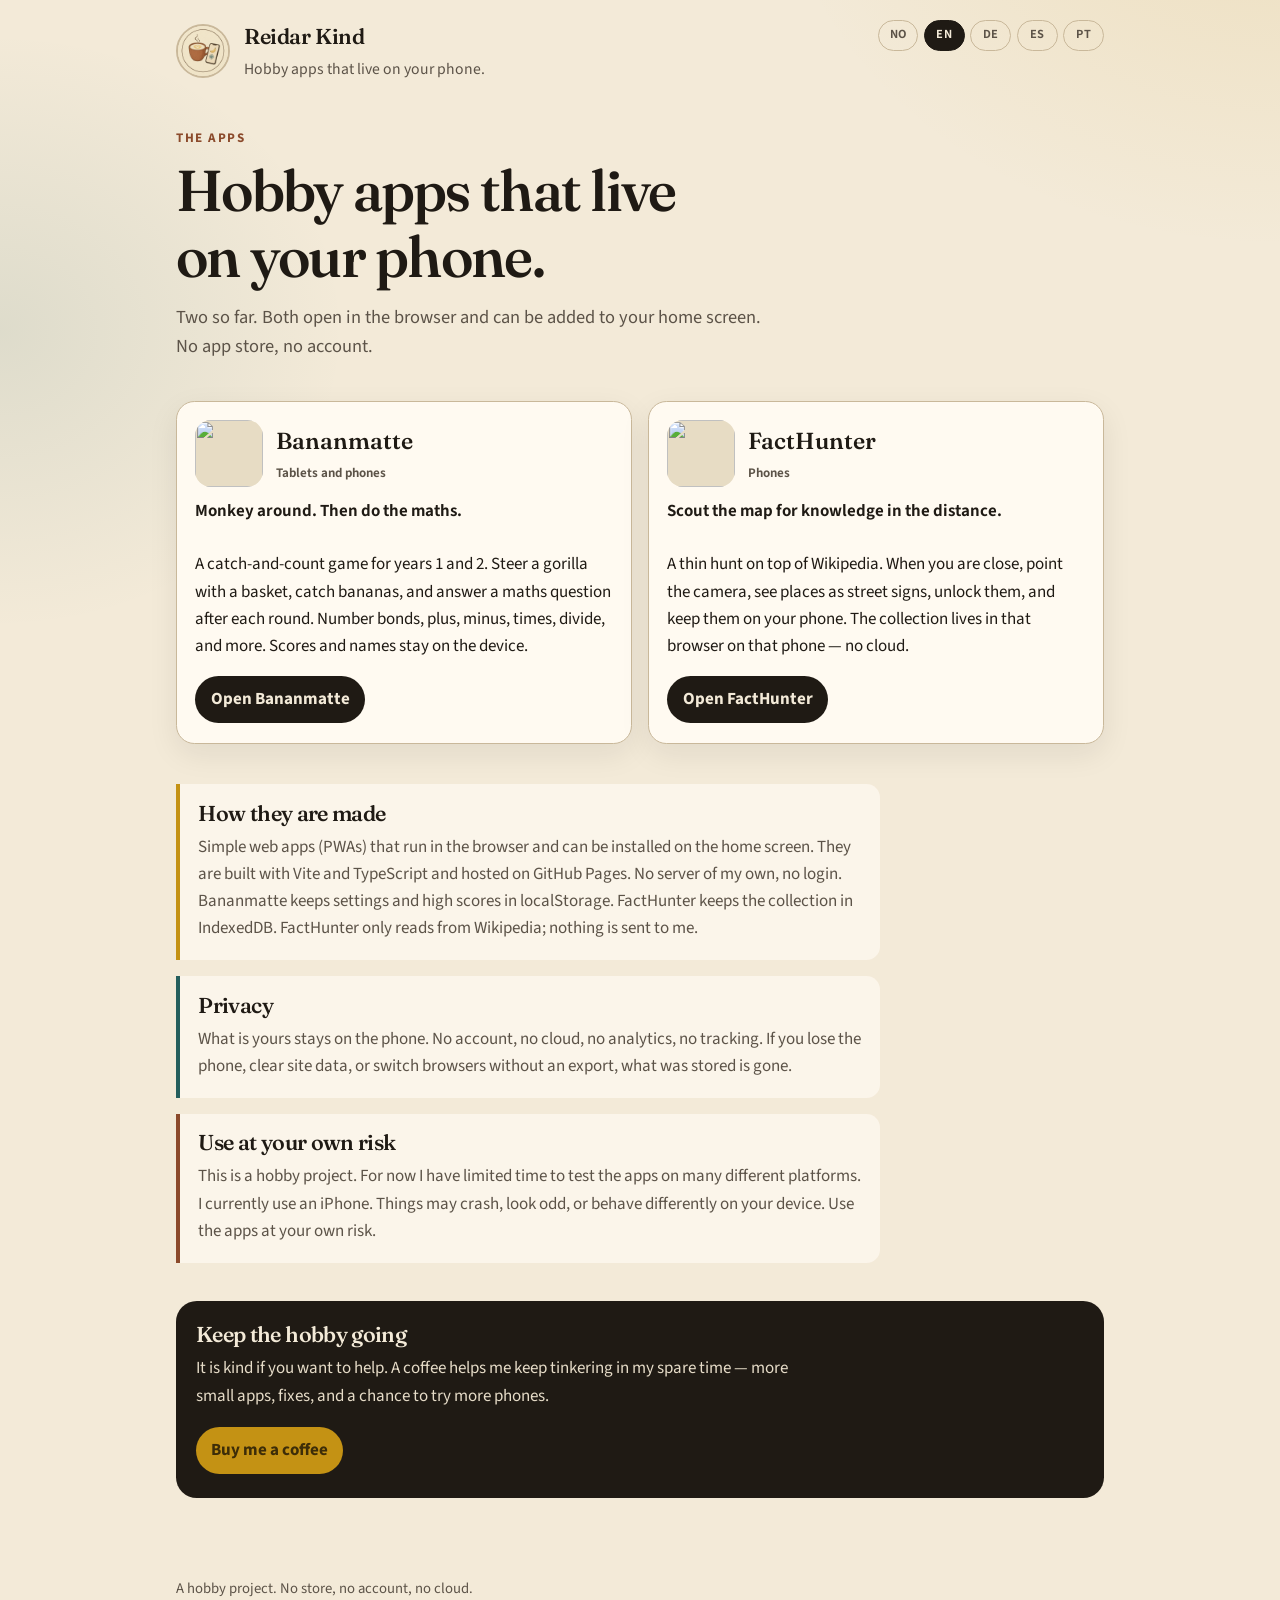
==== index.html @ 4f4c04db "Add a multilingual GitHub Pages portal for the hobby apps. Co-authored-by: Cursor <cursoragent@curso" ====
<!DOCTYPE html>
<html lang="nb">
  <head>
    <meta charset="utf-8" />
    <meta name="viewport" content="width=device-width, initial-scale=1" />
    <title>Reidar Kind — hobbyapper</title>
    <meta
      name="description"
      content="Oversikt over hobbyappene Bananmatte og FactHunter. Alt lagres på telefonen. Bruk på eget ansvar."
    />
    <meta name="theme-color" content="#f3ead8" />
    <link rel="canonical" href="https://reidarkind.github.io/myapps/" />
    <meta property="og:title" content="Reidar Kind — hobbyapper" />
    <meta
      property="og:description"
      content="Hobbyapper som bor på telefonen din. Bananmatte og FactHunter."
    />
    <meta property="og:type" content="website" />
    <meta property="og:url" content="https://reidarkind.github.io/myapps/" />
    <meta
      property="og:image"
      content="https://reidarkind.github.io/myapps/assets/buymeacoffee-profile.png"
    />
    <link rel="icon" href="./assets/favicon.svg" type="image/svg+xml" />
    <link rel="preconnect" href="https://fonts.googleapis.com" />
    <link rel="preconnect" href="https://fonts.gstatic.com" crossorigin />
    <link
      href="https://fonts.googleapis.com/css2?family=Fraunces:opsz,wght@9..144,560&family=Source+Sans+3:wght@450;650;700&display=swap"
      rel="stylesheet"
    />
    <link rel="stylesheet" href="./assets/styles.css" />
  </head>
  <body>
    <a class="skip" href="#innhold" data-i18n="skip">Hopp til innhold</a>
    <header class="wrap site-header">
      <div class="identity">
        <img
          class="avatar"
          src="./assets/buymeacoffee-profile.png"
          width="108"
          height="108"
          alt=""
        />
        <div>
          <p class="brand" data-i18n="brand">Reidar Kind</p>
          <p class="tagline" data-i18n="tagline">Hobbyapper som bor på telefonen din.</p>
        </div>
      </div>
      <nav class="lang" aria-label="Språk" data-lang-group></nav>
    </header>

    <main id="innhold" class="wrap">
      <section class="hero">
        <p class="eyebrow" data-i18n="appsTitle">Appene</p>
        <h1 data-i18n="tagline">Hobbyapper som bor på telefonen din.</h1>
        <p class="lede" data-i18n="appsIntro">
          To apper så langt. Begge åpnes i nettleseren og kan legges på hjemskjermen. Ingen
          appbutikk, ingen konto.
        </p>
      </section>

      <section class="apps" aria-labelledby="apps-heading">
        <h2 id="apps-heading" class="visually-hidden" data-i18n="appsTitle">Appene</h2>

        <article class="card">
          <div class="card-top">
            <img
              class="card-icon"
              src="https://reidarkind.github.io/bananmatte/logo.png"
              width="134"
              height="134"
              alt=""
            />
            <div>
              <h3 data-i18n="bananmatte.name">Bananmatte</h3>
              <span class="badge" data-i18n="bananmatte.devices">Nettbrett og telefon</span>
            </div>
          </div>
          <p class="lead" data-i18n="bananmatte.lead">Gjør apestreker. Regn etterpå.</p>
          <p data-i18n="bananmatte.body">
            Matte- og fangstspill for 1. og 2. klasse. Du styrer en gorilla med kurv, fanger
            bananer og svarer på et mattespørsmål etter hver runde.
          </p>
          <a class="btn btn-app" href="https://reidarkind.github.io/bananmatte/" data-i18n="bananmatte.cta">Åpne Bananmatte</a>
        </article>

        <article class="card">
          <div class="card-top">
            <img
              class="card-icon"
              src="https://reidarkind.github.io/facthunter/icon.png"
              width="134"
              height="134"
              alt=""
            />
            <div>
              <h3 data-i18n="facthunter.name">FactHunter</h3>
              <span class="badge" data-i18n="facthunter.devices">Telefon</span>
            </div>
          </div>
          <p class="lead" data-i18n="facthunter.lead">Speid kartet etter kunnskap i det fjerne.</p>
          <p data-i18n="facthunter.body">
            En tynn jakt over Wikipedia. Når du er nær, pek kameraet, se steder som skilt i
            gata, lås dem opp og samle dem på telefonen.
          </p>
          <a class="btn btn-app" href="https://reidarkind.github.io/facthunter/" data-i18n="facthunter.cta">Åpne FactHunter</a>
        </article>
      </section>

      <section class="notes">
        <article class="note">
          <h2 data-i18n="madeTitle">Slik er de laget</h2>
          <p data-i18n="madeBody">
            Enkle webapper (PWA) som kjører i nettleseren og kan installeres på hjemskjermen.
          </p>
        </article>
        <article class="note privacy">
          <h2 data-i18n="privacyTitle">Personvern</h2>
          <p data-i18n="privacyBody">
            Alt som hører til deg, blir på telefonen. Ingen konto, ingen sky, ingen analyse og
            ingen sporing.
          </p>
        </article>
        <article class="note caution">
          <h2 data-i18n="cautionTitle">Bruk på eget ansvar</h2>
          <p data-i18n="cautionBody">
            Dette er et hobbyprosjekt. Jeg har foreløpig begrenset mulighet til å teste appene
            på mange forskjellige plattformer. Selv bruker jeg iPhone nå.
          </p>
        </article>
      </section>

      <section class="support" id="stotte">
        <h2 data-i18n="supportTitle">Hold hobbyen i gang</h2>
        <p data-i18n="supportBody">
          Det er fint om du vil bidra. En kaffe hjelper meg å fortsette å fikle i fritiden.
        </p>
        <a class="btn btn-coffee" href="https://buymeacoffee.com/reidarkind" rel="noopener noreferrer" data-i18n="coffeeCta">Kjøp en kaffe</a>
      </section>
    </main>

    <footer class="wrap site-footer">
      <p data-i18n="footer">Hobbyprosjekt. Ingen butikk, ingen konto, ingen sky.</p>
    </footer>

    <script type="module" src="./assets/app.js"></script>
  </body>
</html>
---- assets/styles.css ----
:root {
  --paper: #f3ead8;
  --paper-deep: #e7dcc4;
  --ink: #1f1a14;
  --muted: #5c5348;
  --line: #c9b89a;
  --card: #fffaf1;
  --gold: #c49214;
  --gold-ink: #3d2d08;
  --teal: #245e5c;
  --terracotta: #8b4a2b;
  --shadow: 0 10px 30px rgb(31 26 20 / 8%);
  --radius: 1.15rem;
  --max: 44rem;
  --wide: 58rem;
}

*,
*::before,
*::after {
  box-sizing: border-box;
}

html {
  scroll-behavior: smooth;
}

body {
  margin: 0;
  min-height: 100vh;
  color: var(--ink);
  background:
    radial-gradient(ellipse 80% 50% at 100% -10%, rgb(196 146 20 / 14%), transparent 50%),
    radial-gradient(ellipse 60% 40% at 0% 20%, rgb(36 94 92 / 10%), transparent 45%),
    var(--paper);
  font-family: "Source Sans 3", "Segoe UI", sans-serif;
  font-size: 1.0625rem;
  line-height: 1.6;
}

img {
  max-width: 100%;
  display: block;
}

a {
  color: var(--teal);
}

a:hover {
  color: var(--terracotta);
}

.skip {
  position: absolute;
  left: 1rem;
  top: -3rem;
  padding: 0.4rem 0.7rem;
  background: var(--ink);
  color: var(--paper);
  z-index: 10;
}

.skip:focus {
  top: 0.6rem;
}

.visually-hidden {
  position: absolute;
  width: 1px;
  height: 1px;
  padding: 0;
  margin: -1px;
  overflow: hidden;
  clip: rect(0, 0, 0, 0);
  white-space: nowrap;
  border: 0;
}

.wrap {
  width: min(var(--wide), calc(100% - 2rem));
  margin: 0 auto;
}

.site-header {
  display: flex;
  align-items: flex-start;
  justify-content: space-between;
  gap: 1rem;
  padding: 1.25rem 0 0.5rem;
}

.identity {
  display: flex;
  align-items: center;
  gap: 0.85rem;
  min-width: 0;
}

.avatar {
  width: 3.4rem;
  height: 3.4rem;
  border-radius: 50%;
  object-fit: cover;
  border: 2px solid var(--line);
  background: var(--card);
  flex: none;
}

.brand {
  margin: 0;
  font-family: Fraunces, Georgia, serif;
  font-size: 1.35rem;
  font-weight: 560;
  letter-spacing: -0.02em;
}

.tagline {
  margin: 0.15rem 0 0;
  color: var(--muted);
  font-size: 0.98rem;
}

.lang {
  display: flex;
  flex-wrap: wrap;
  justify-content: flex-end;
  gap: 0.35rem;
}

.lang-btn {
  min-width: 2.55rem;
  padding: 0.28rem 0.45rem;
  border: 1px solid var(--line);
  border-radius: 999px;
  background: transparent;
  color: var(--muted);
  font: inherit;
  font-size: 0.78rem;
  font-weight: 650;
  letter-spacing: 0.04em;
  cursor: pointer;
}

.lang-btn:hover,
.lang-btn:focus-visible {
  border-color: var(--ink);
  color: var(--ink);
}

.lang-btn.is-active {
  background: var(--ink);
  border-color: var(--ink);
  color: var(--paper);
}

main {
  padding-bottom: 4rem;
}

.hero {
  padding: 2.4rem 0 1.2rem;
}

.eyebrow {
  margin: 0 0 0.55rem;
  color: var(--terracotta);
  font-size: 0.82rem;
  font-weight: 700;
  letter-spacing: 0.12em;
  text-transform: uppercase;
}

h1,
h2 {
  font-family: Fraunces, Georgia, serif;
  font-weight: 560;
  letter-spacing: -0.03em;
  line-height: 1.15;
}

.hero h1 {
  max-width: 14ch;
  margin: 0 0 0.75rem;
  font-size: clamp(2.2rem, 6vw, 3.6rem);
}

.lede {
  max-width: 38rem;
  margin: 0;
  color: var(--muted);
  font-size: 1.15rem;
}

.apps {
  display: grid;
  gap: 1rem;
  margin: 1.25rem 0 2.5rem;
}

@media (min-width: 720px) {
  .apps {
    grid-template-columns: 1fr 1fr;
  }
}

.card {
  display: flex;
  flex-direction: column;
  min-height: 100%;
  padding: 1.15rem 1.15rem 1.25rem;
  background: var(--card);
  border: 1px solid var(--line);
  border-radius: var(--radius);
  box-shadow: var(--shadow);
}

.card-top {
  display: flex;
  align-items: center;
  gap: 0.85rem;
  margin-bottom: 0.7rem;
}

.card-icon {
  width: 4.2rem;
  height: 4.2rem;
  border-radius: 1rem;
  object-fit: cover;
  background: var(--paper-deep);
  flex: none;
}

.card h3 {
  margin: 0;
  font-family: Fraunces, Georgia, serif;
  font-size: 1.45rem;
  font-weight: 560;
}

.badge {
  display: inline-block;
  margin-top: 0.2rem;
  color: var(--muted);
  font-size: 0.82rem;
  font-weight: 650;
}

.lead {
  margin: 0 0 0.55rem;
  font-weight: 650;
}

.card p:last-of-type {
  margin-bottom: 1rem;
}

.btn {
  display: inline-flex;
  align-items: center;
  justify-content: center;
  gap: 0.45rem;
  margin-top: auto;
  width: fit-content;
  padding: 0.62rem 0.95rem;
  border-radius: 999px;
  font-weight: 700;
  text-decoration: none;
}

.btn-app {
  background: var(--ink);
  color: var(--paper);
}

.btn-app:hover {
  background: var(--teal);
  color: var(--paper);
}

.notes {
  display: grid;
  gap: 1rem;
  max-width: var(--max);
}

.note {
  padding: 1.1rem 1.15rem;
  background: rgb(255 250 241 / 72%);
  border-left: 4px solid var(--gold);
  border-radius: 0 0.85rem 0.85rem 0;
}

.note.privacy {
  border-left-color: var(--teal);
}

.note.caution {
  border-left-color: var(--terracotta);
}

.note h2,
.support h2 {
  margin: 0 0 0.45rem;
  font-size: 1.35rem;
}

.note p,
.support p {
  margin: 0;
  color: var(--muted);
}

.support {
  margin-top: 2.4rem;
  padding: 1.4rem 1.25rem 1.5rem;
  background: var(--ink);
  color: var(--paper);
  border-radius: calc(var(--radius) + 0.15rem);
}

.support p {
  color: #e6dcc8;
  max-width: 38rem;
}

.btn-coffee {
  margin-top: 1.1rem;
  background: var(--gold);
  color: var(--gold-ink);
}

.btn-coffee:hover {
  background: #e0b02a;
  color: var(--gold-ink);
}

.site-footer {
  padding: 0 0 2.5rem;
  color: var(--muted);
  font-size: 0.92rem;
}

@media (max-width: 640px) {
  .site-header {
    flex-direction: column;
  }

  .lang {
    justify-content: flex-start;
  }
}
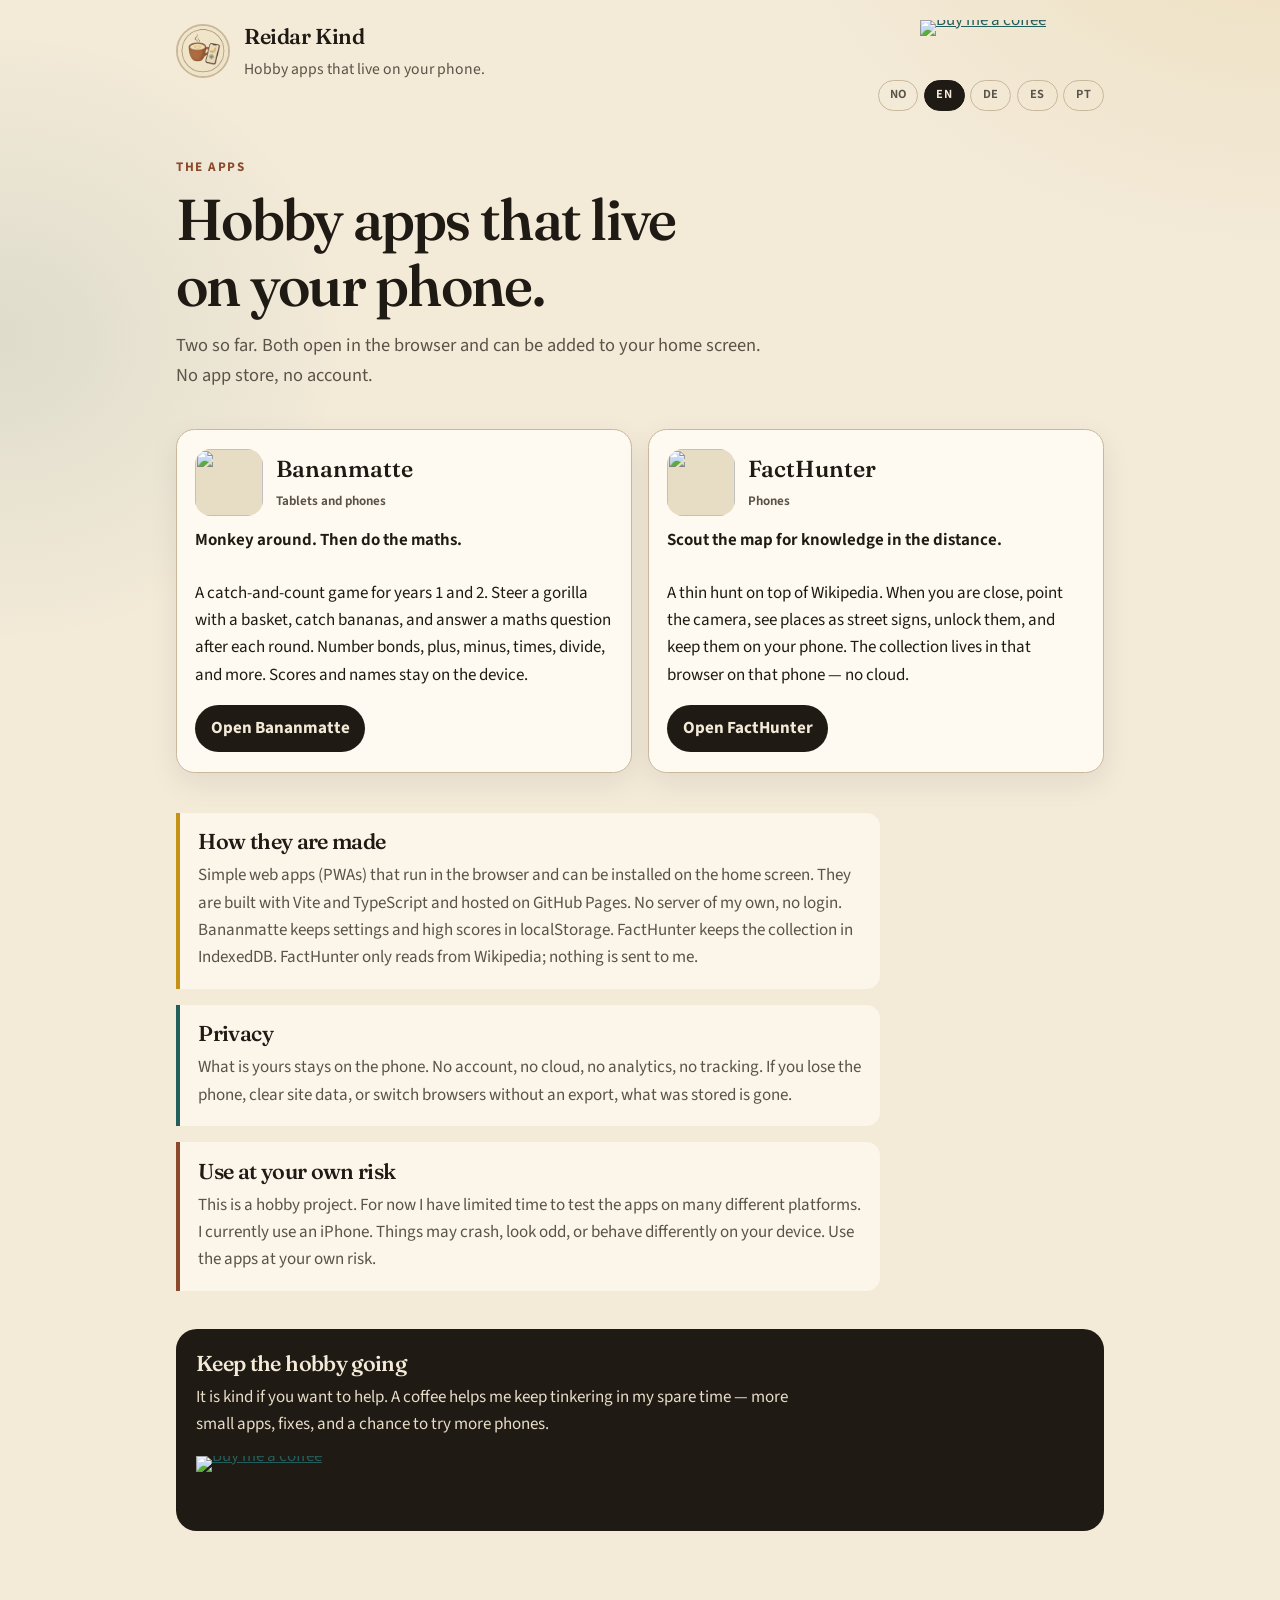
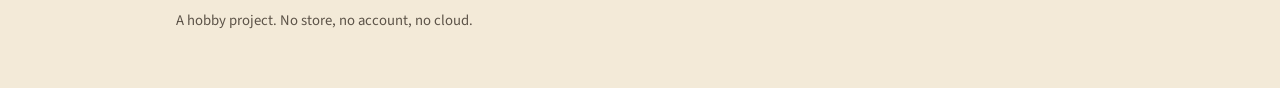
==== commit 939f4fc1: "Use the official Buy Me a Coffee button and add a 1600x400 cover image. Co-authored-by: Cursor <curs" ====
--- a/index.html
+++ b/index.html
@@ -46,7 +46,18 @@
           <p class="tagline" data-i18n="tagline">Hobbyapper som bor på telefonen din.</p>
         </div>
       </div>
-      <nav class="lang" aria-label="Språk" data-lang-group></nav>
+      <div class="header-actions">
+        <a class="bmc" href="https://www.buymeacoffee.com/reidarkind" target="_blank" rel="noopener noreferrer">
+          <img
+            src="https://cdn.buymeacoffee.com/buttons/v2/default-yellow.png"
+            width="217"
+            height="60"
+            alt="Buy me a coffee"
+            data-i18n-alt="coffeeCta"
+          />
+        </a>
+        <nav class="lang" aria-label="Språk" data-lang-group></nav>
+      </div>
     </header>
 
     <main id="innhold" class="wrap">
@@ -135,7 +146,15 @@
         <p data-i18n="supportBody">
           Det er fint om du vil bidra. En kaffe hjelper meg å fortsette å fikle i fritiden.
         </p>
-        <a class="btn btn-coffee" href="https://buymeacoffee.com/reidarkind" rel="noopener noreferrer" data-i18n="coffeeCta">Kjøp en kaffe</a>
+        <a class="bmc" href="https://www.buymeacoffee.com/reidarkind" target="_blank" rel="noopener noreferrer">
+          <img
+            src="https://cdn.buymeacoffee.com/buttons/v2/default-yellow.png"
+            width="217"
+            height="60"
+            alt="Buy me a coffee"
+            data-i18n-alt="coffeeCta"
+          />
+        </a>
       </section>
     </main>
 
--- a/assets/styles.css
+++ b/assets/styles.css
@@ -121,6 +121,23 @@
   font-size: 0.98rem;
 }
 
+.header-actions {
+  display: flex;
+  flex-direction: column;
+  align-items: flex-end;
+  gap: 0.55rem;
+}
+
+.bmc {
+  line-height: 0;
+}
+
+.bmc img {
+  width: 184px;
+  height: auto;
+  display: block;
+}
+
 .lang {
   display: flex;
   flex-wrap: wrap;
@@ -324,15 +341,9 @@
   max-width: 38rem;
 }
 
-.btn-coffee {
+.support .bmc {
+  display: inline-block;
   margin-top: 1.1rem;
-  background: var(--gold);
-  color: var(--gold-ink);
-}
-
-.btn-coffee:hover {
-  background: #e0b02a;
-  color: var(--gold-ink);
 }
 
 .site-footer {
@@ -346,7 +357,9 @@
     flex-direction: column;
   }
 
+  .header-actions,
   .lang {
+    align-items: flex-start;
     justify-content: flex-start;
   }
 }
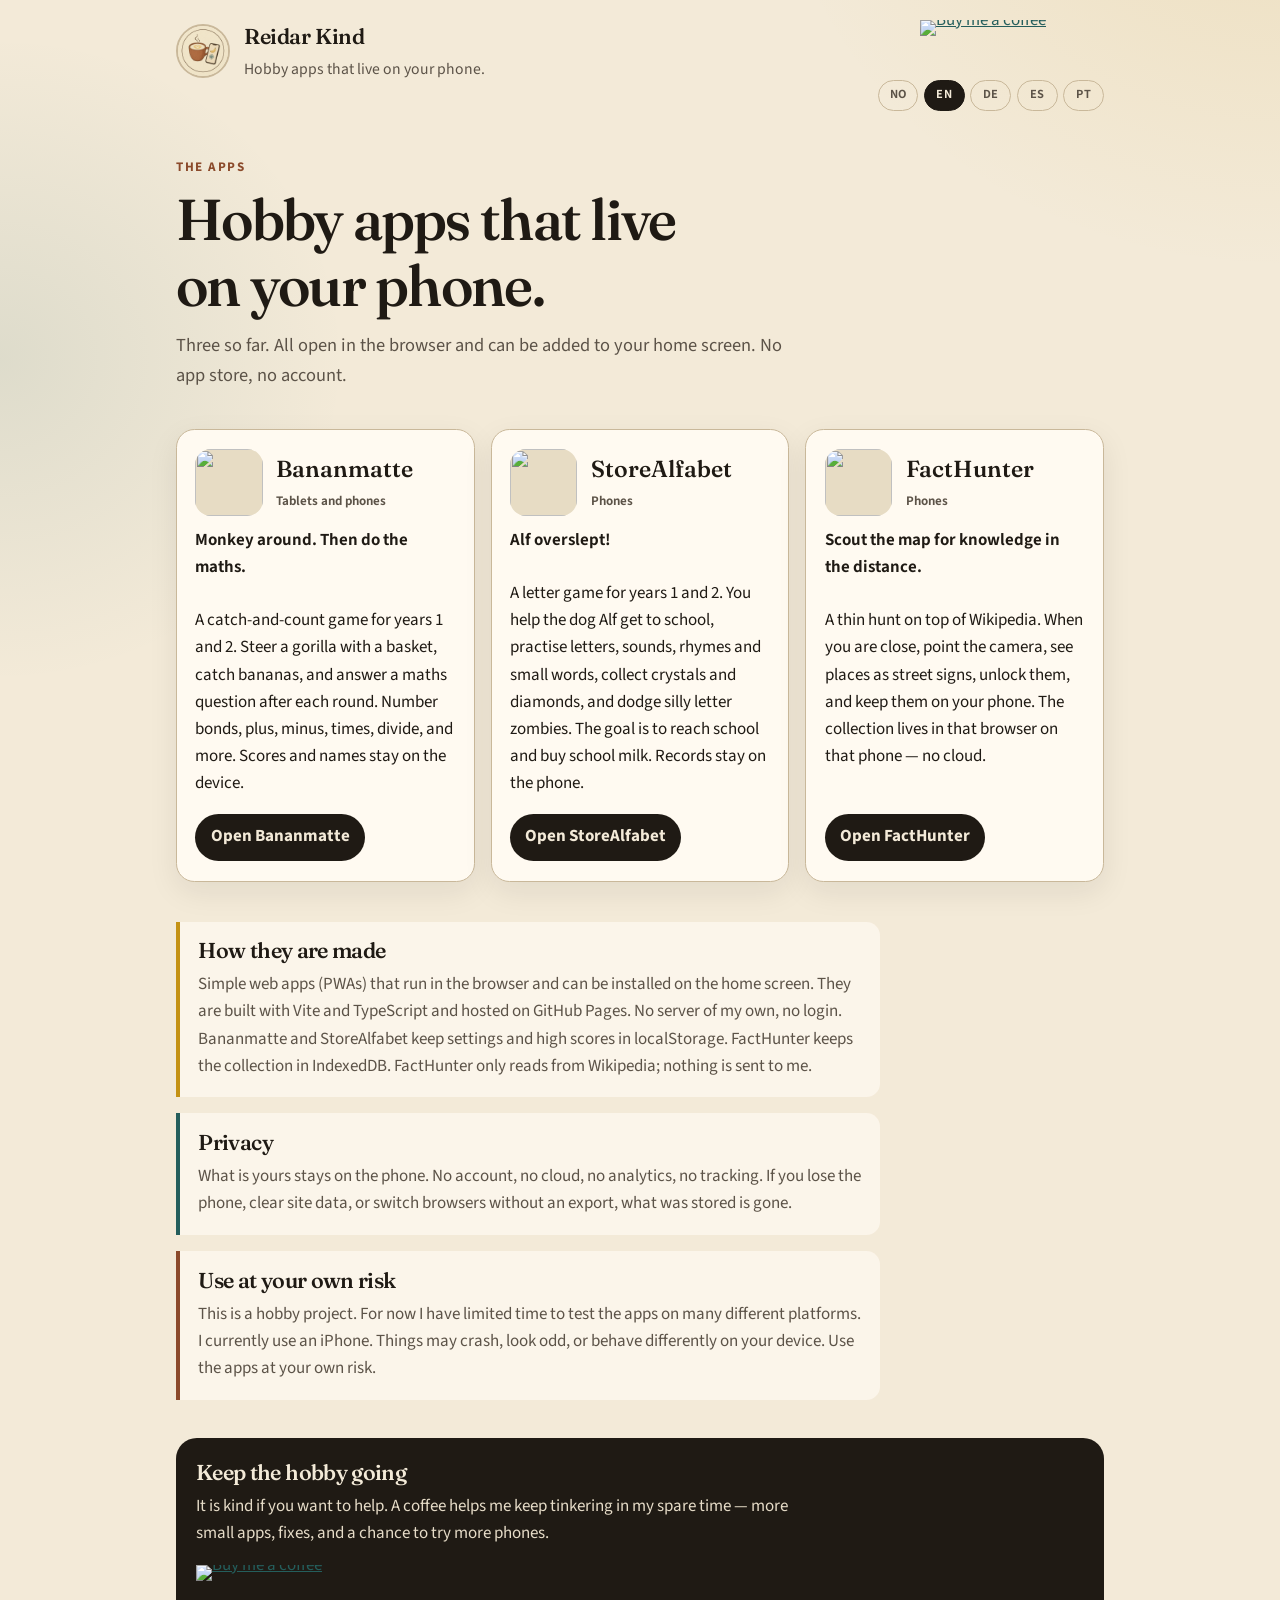
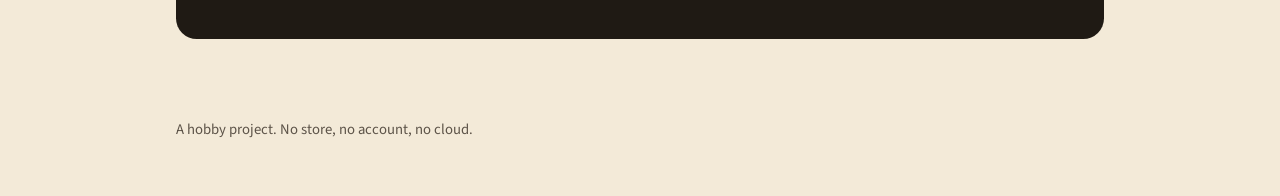
==== commit 4d6af95e: "Add StoreAlfabet to the portal and refresh the Buy Me a Coffee cover. Co-authored-by: Cursor <cursor" ====
--- a/index.html
+++ b/index.html
@@ -6,14 +6,14 @@
     <title>Reidar Kind — hobbyapper</title>
     <meta
       name="description"
-      content="Oversikt over hobbyappene Bananmatte og FactHunter. Alt lagres på telefonen. Bruk på eget ansvar."
+      content="Oversikt over hobbyappene Bananmatte, StoreAlfabet og FactHunter. Alt lagres på telefonen. Bruk på eget ansvar."
     />
     <meta name="theme-color" content="#f3ead8" />
     <link rel="canonical" href="https://reidarkind.github.io/myapps/" />
     <meta property="og:title" content="Reidar Kind — hobbyapper" />
     <meta
       property="og:description"
-      content="Hobbyapper som bor på telefonen din. Bananmatte og FactHunter."
+      content="Hobbyapper som bor på telefonen din. Bananmatte, StoreAlfabet og FactHunter."
     />
     <meta property="og:type" content="website" />
     <meta property="og:url" content="https://reidarkind.github.io/myapps/" />
@@ -65,7 +65,7 @@
         <p class="eyebrow" data-i18n="appsTitle">Appene</p>
         <h1 data-i18n="tagline">Hobbyapper som bor på telefonen din.</h1>
         <p class="lede" data-i18n="appsIntro">
-          To apper så langt. Begge åpnes i nettleseren og kan legges på hjemskjermen. Ingen
+          Tre apper så langt. Alle åpnes i nettleseren og kan legges på hjemskjermen. Ingen
           appbutikk, ingen konto.
         </p>
       </section>
@@ -93,6 +93,28 @@
             bananer og svarer på et mattespørsmål etter hver runde.
           </p>
           <a class="btn btn-app" href="https://reidarkind.github.io/bananmatte/" data-i18n="bananmatte.cta">Åpne Bananmatte</a>
+        </article>
+
+
+        <article class="card">
+          <div class="card-top">
+            <img
+              class="card-icon"
+              src="https://reidarkind.github.io/storealfabet/ikon-192.png"
+              width="134"
+              height="134"
+              alt=""
+            />
+            <div>
+              <h3 data-i18n="storealfabet.name">StoreAlfabet</h3>
+              <span class="badge" data-i18n="storealfabet.devices">Telefon</span>
+            </div>
+          </div>
+          <p class="lead" data-i18n="storealfabet.lead">Alf har forsovet seg!</p>
+          <p data-i18n="storealfabet.body">
+            Bokstavspill for 1. og 2. klasse. Du hjelper hunden Alf til skolen.
+          </p>
+          <a class="btn btn-app" href="https://reidarkind.github.io/storealfabet/" data-i18n="storealfabet.cta">Åpne StoreAlfabet</a>
         </article>
 
         <article class="card">
--- a/assets/styles.css
+++ b/assets/styles.css
@@ -221,6 +221,12 @@
   }
 }
 
+@media (min-width: 980px) {
+  .apps {
+    grid-template-columns: 1fr 1fr 1fr;
+  }
+}
+
 .card {
   display: flex;
   flex-direction: column;
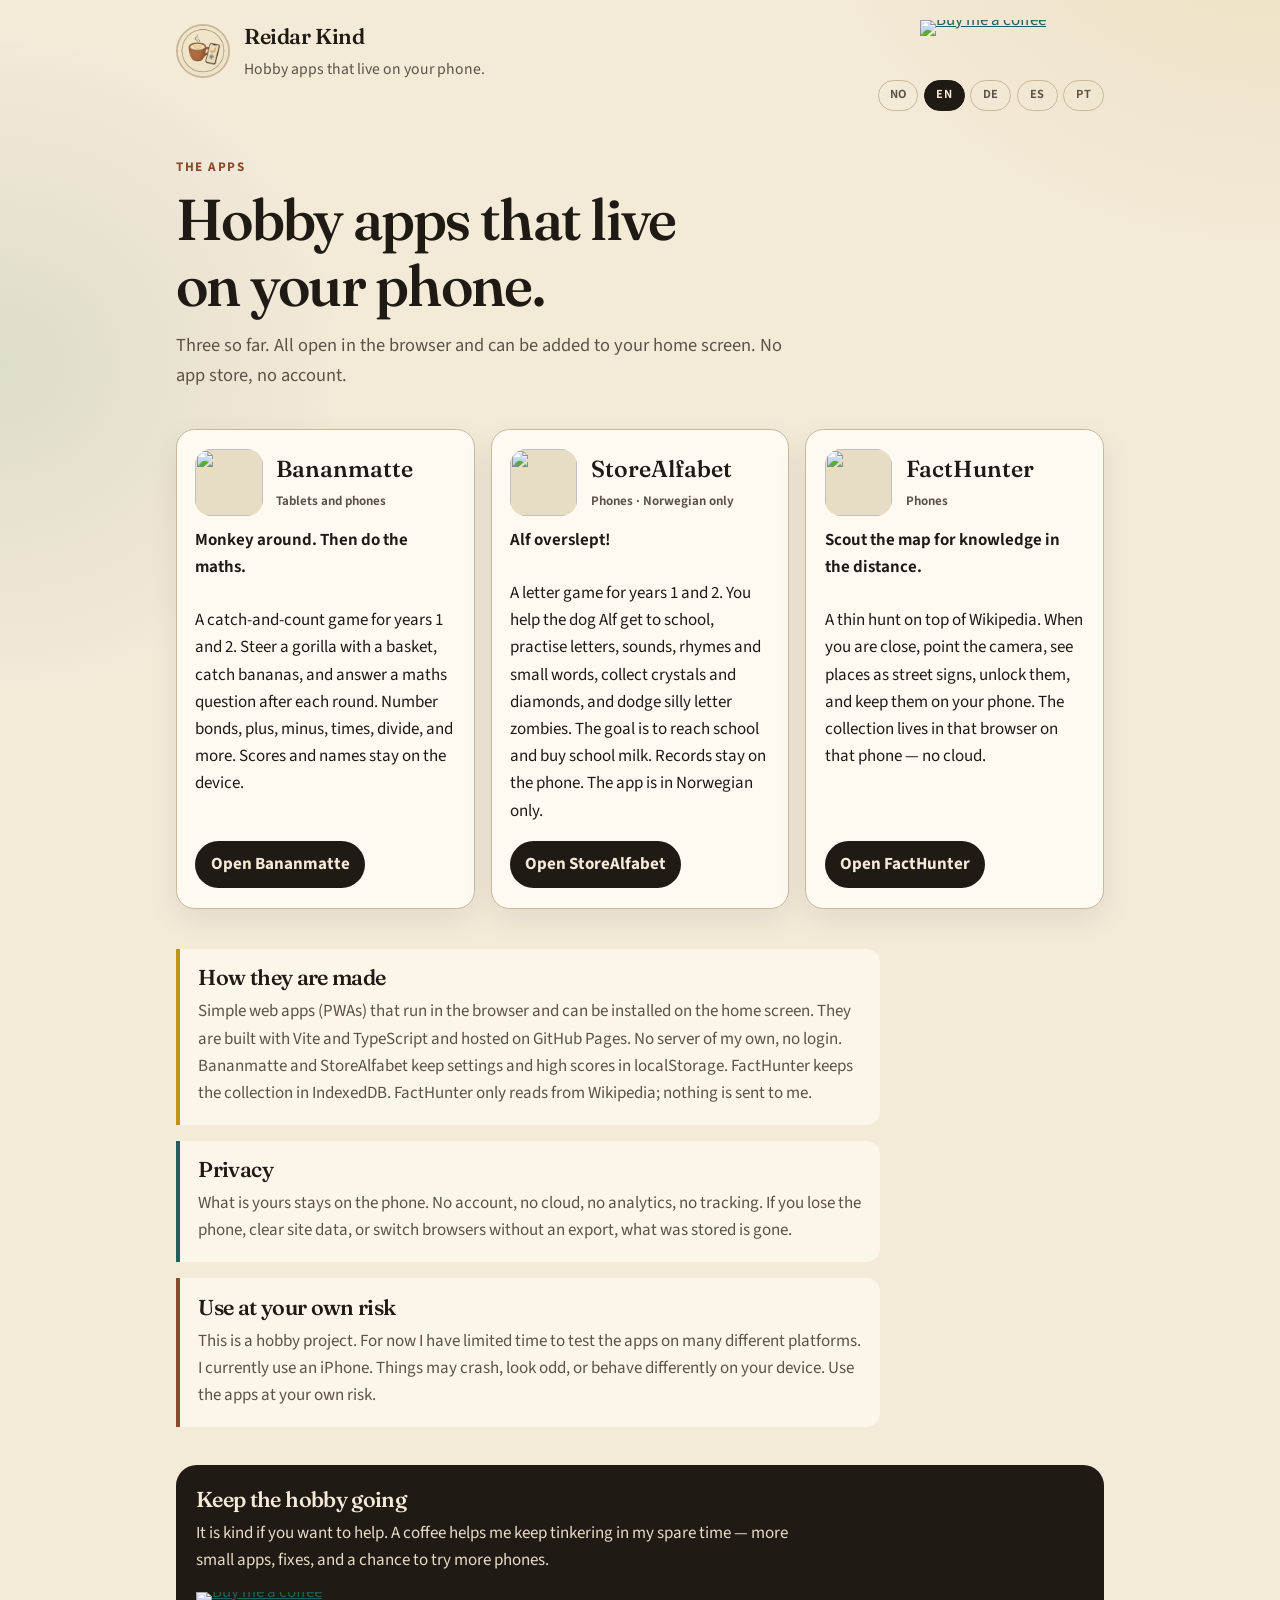
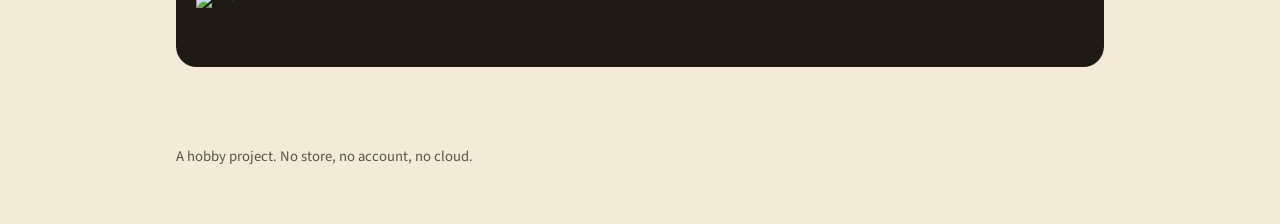
==== commit d596c226: "Note that StoreAlfabet is available in Norwegian only. Co-authored-by: Cursor <cursoragent@cursor.co" ====
--- a/index.html
+++ b/index.html
@@ -107,7 +107,7 @@
             />
             <div>
               <h3 data-i18n="storealfabet.name">StoreAlfabet</h3>
-              <span class="badge" data-i18n="storealfabet.devices">Telefon</span>
+              <span class="badge" data-i18n="storealfabet.devices">Telefon · kun norsk</span>
             </div>
           </div>
           <p class="lead" data-i18n="storealfabet.lead">Alf har forsovet seg!</p>
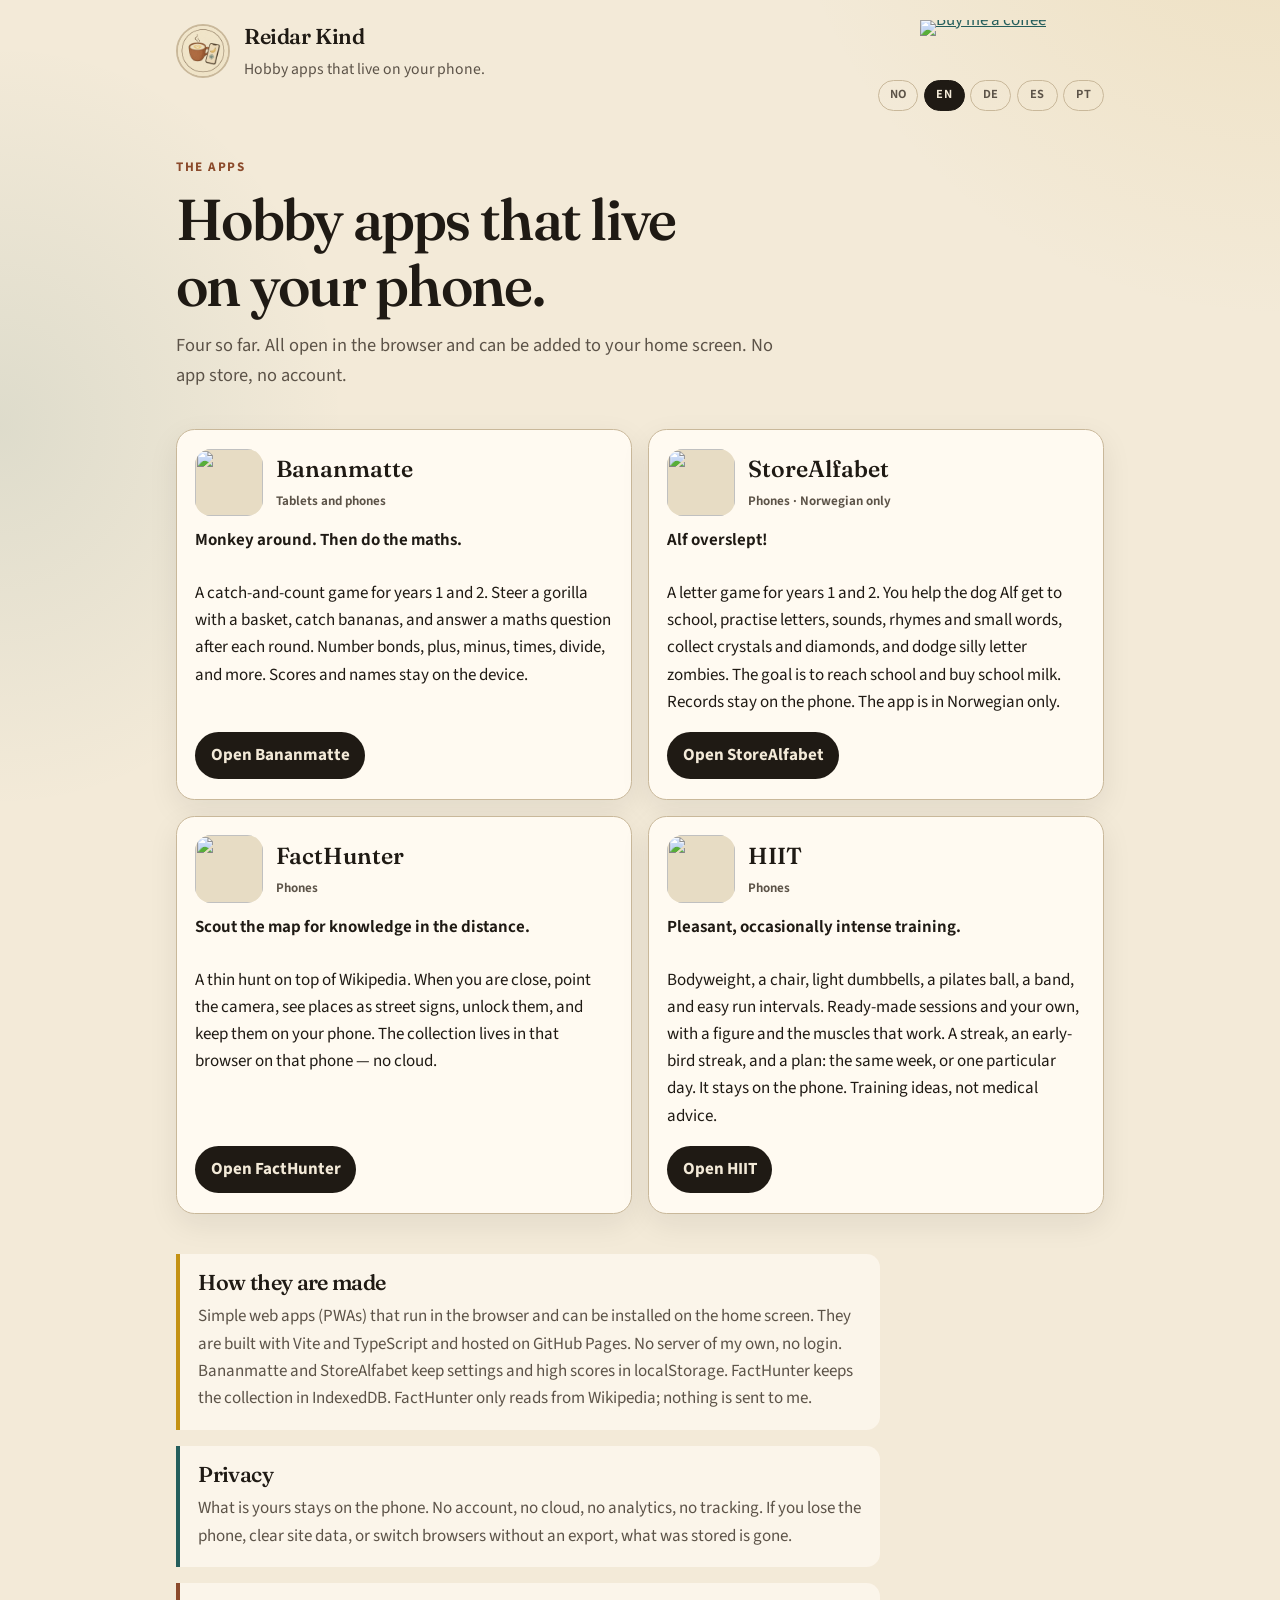
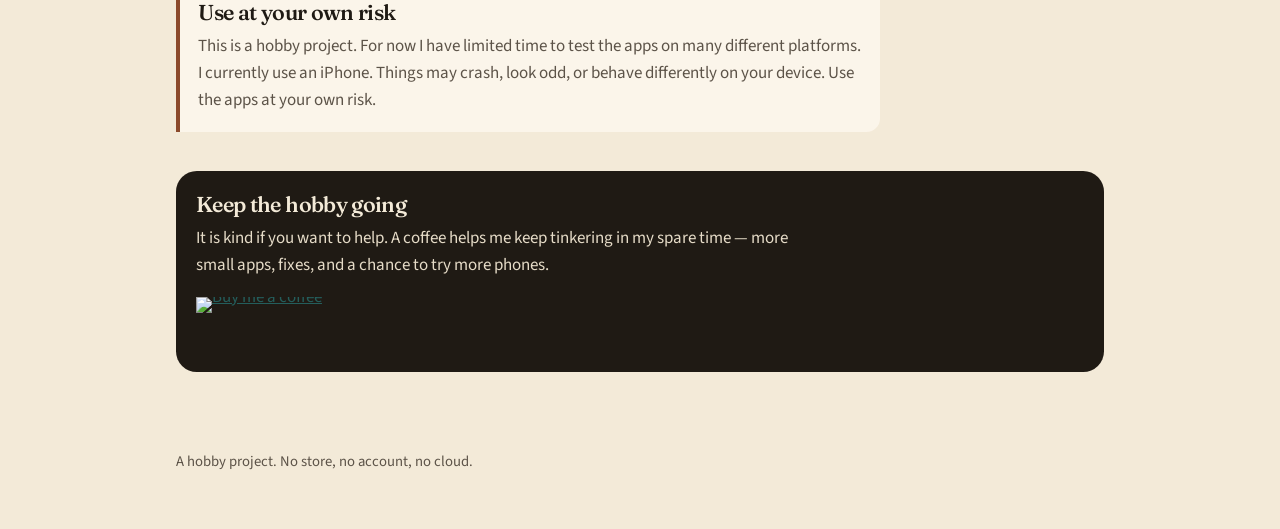
==== commit 8e945fca: "Add HIIT to the hobby app portal. Co-authored-by: Cursor <cursoragent@cursor.com>" ====
--- a/index.html
+++ b/index.html
@@ -6,14 +6,14 @@
     <title>Reidar Kind — hobbyapper</title>
     <meta
       name="description"
-      content="Oversikt over hobbyappene Bananmatte, StoreAlfabet og FactHunter. Alt lagres på telefonen. Bruk på eget ansvar."
+      content="Oversikt over hobbyappene Bananmatte, StoreAlfabet, FactHunter og HIIT. Alt lagres på telefonen. Bruk på eget ansvar."
     />
     <meta name="theme-color" content="#f3ead8" />
     <link rel="canonical" href="https://reidarkind.github.io/myapps/" />
     <meta property="og:title" content="Reidar Kind — hobbyapper" />
     <meta
       property="og:description"
-      content="Hobbyapper som bor på telefonen din. Bananmatte, StoreAlfabet og FactHunter."
+      content="Hobbyapper som bor på telefonen din. Bananmatte, StoreAlfabet, FactHunter og HIIT."
     />
     <meta property="og:type" content="website" />
     <meta property="og:url" content="https://reidarkind.github.io/myapps/" />
@@ -65,7 +65,7 @@
         <p class="eyebrow" data-i18n="appsTitle">Appene</p>
         <h1 data-i18n="tagline">Hobbyapper som bor på telefonen din.</h1>
         <p class="lede" data-i18n="appsIntro">
-          Tre apper så langt. Alle åpnes i nettleseren og kan legges på hjemskjermen. Ingen
+          Fire apper så langt. Alle åpnes i nettleseren og kan legges på hjemskjermen. Ingen
           appbutikk, ingen konto.
         </p>
       </section>
@@ -137,6 +137,29 @@
             gata, lås dem opp og samle dem på telefonen.
           </p>
           <a class="btn btn-app" href="https://reidarkind.github.io/facthunter/" data-i18n="facthunter.cta">Åpne FactHunter</a>
+        </article>
+
+        <article class="card">
+          <div class="card-top">
+            <img
+              class="card-icon"
+              src="https://reidarkind.github.io/hiit/ikon-192.png"
+              width="134"
+              height="134"
+              alt=""
+            />
+            <div>
+              <h3 data-i18n="hiit.name">HIIT</h3>
+              <span class="badge" data-i18n="hiit.devices">Telefon</span>
+            </div>
+          </div>
+          <p class="lead" data-i18n="hiit.lead">Herlig iblant intensiv trening.</p>
+          <p data-i18n="hiit.body">
+            Kroppsvekt, stol, lette vekter, pilatesball, strikk og løpeintervaller. Ferdige økter
+            og egne, med figur og muskler. Streak, morgenfugl og en plan: fast uke, eller en
+            bestemt dag. Alt blir på telefonen. Treningsforslag, ikke medisinsk råd.
+          </p>
+          <a class="btn btn-app" href="https://reidarkind.github.io/hiit/" data-i18n="hiit.cta">Åpne HIIT</a>
         </article>
       </section>
 
--- a/assets/styles.css
+++ b/assets/styles.css
@@ -221,11 +221,6 @@
   }
 }
 
-@media (min-width: 980px) {
-  .apps {
-    grid-template-columns: 1fr 1fr 1fr;
-  }
-}
 
 .card {
   display: flex;
